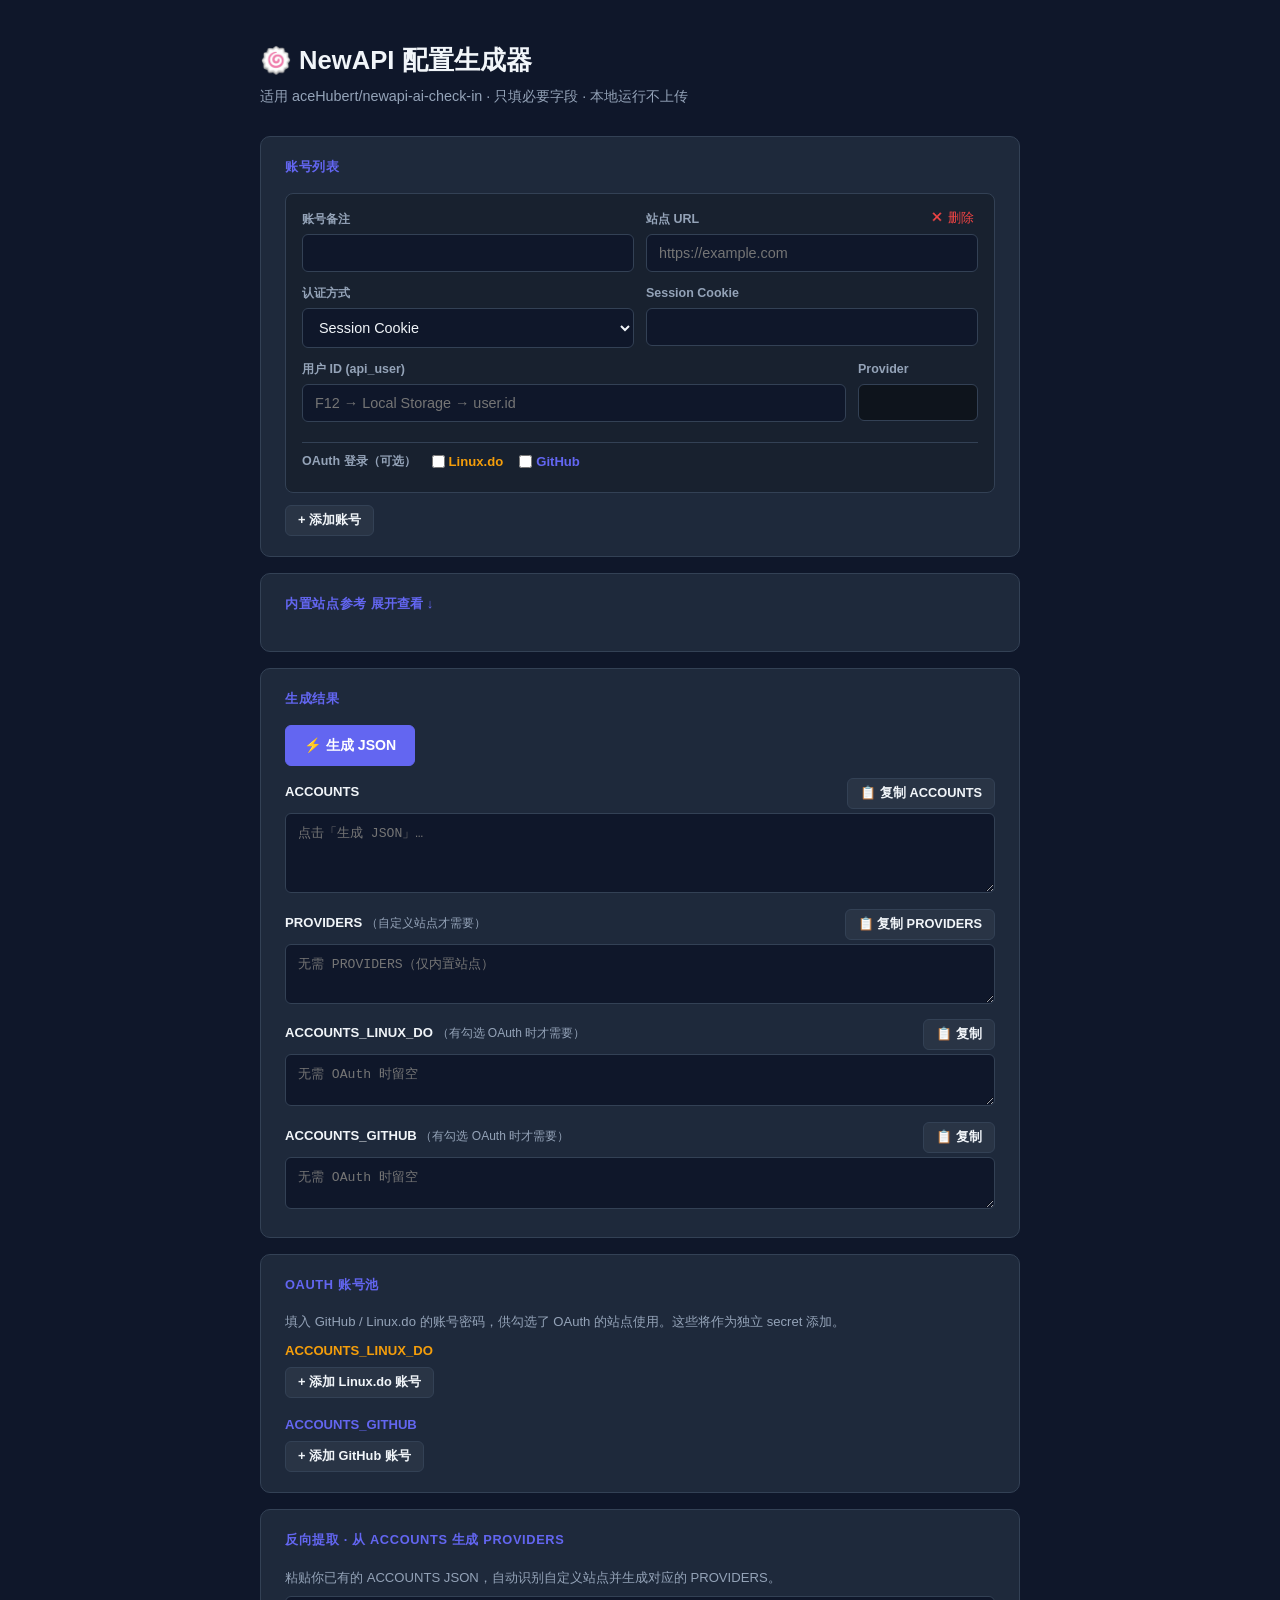
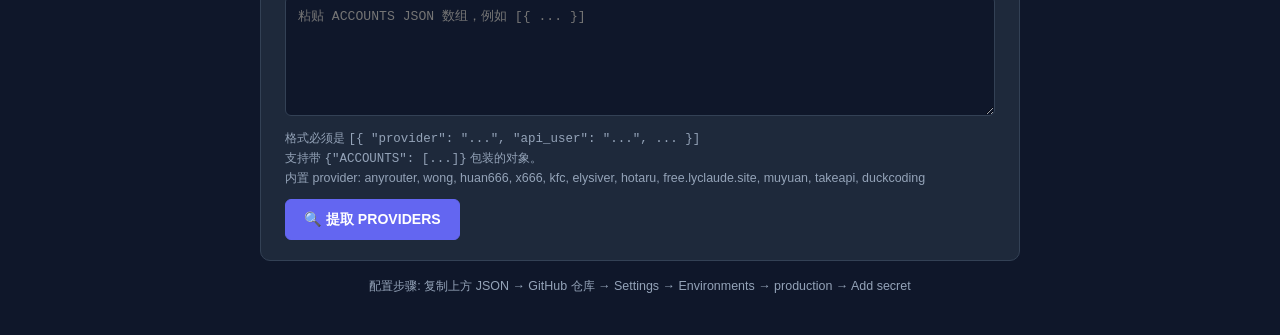
==== configure.html @ de69f60d "feat: add free.lyclaude.site to built-in providers + OAuth toggle UI + OAuth account pool" ====
<!doctype html>
<html lang="zh-CN">
<head>
  <meta charset="UTF-8">
  <meta name="viewport" content="width=device-width, initial-scale=1.0">
  <title>NewAPI 配置生成器 (简洁版)</title>
  <style>
    :root {
      --bg: #0f172a;
      --surface: #1e293b;
      --border: #334155;
      --primary: #6366f1;
      --primary-glow: rgba(99,102,241,0.3);
      --text: #f1f5f9;
      --text-muted: #94a3b8;
      --success: #10b981;
      --danger: #ef4444;
      --radius: 10px;
    }
    * { box-sizing: border-box; margin: 0; padding: 0; }
    body {
      font-family: -apple-system, BlinkMacSystemFont, "Segoe UI", Roboto, sans-serif;
      background: var(--bg);
      color: var(--text);
      padding: 40px 20px;
      line-height: 1.6;
    }
    .wrap { max-width: 760px; margin: 0 auto; }

    h1 {
      font-size: 1.6rem;
      margin-bottom: 4px;
    }
    .sub {
      color: var(--text-muted);
      font-size: 0.9rem;
      margin-bottom: 28px;
    }

    .card {
      background: var(--surface);
      border: 1px solid var(--border);
      border-radius: var(--radius);
      padding: 20px 24px;
      margin-bottom: 16px;
    }
    .card-title {
      font-size: 0.8rem;
      text-transform: uppercase;
      letter-spacing: 0.05em;
      color: var(--primary);
      font-weight: 700;
      margin-bottom: 16px;
    }

    .grid { display: grid; grid-template-columns: 1fr 1fr; gap: 12px; }
    .col-span-2 { grid-column: 1 / -1; }

    label {
      display: block;
      font-size: 0.78rem;
      font-weight: 600;
      color: var(--text-muted);
      margin-bottom: 4px;
    }
    input, select, textarea {
      width: 100%;
      background: #0f172a;
      border: 1px solid var(--border);
      border-radius: 6px;
      padding: 10px 12px;
      color: var(--text);
      font-size: 0.9rem;
      outline: none;
      transition: border-color 0.2s;
    }
    input:focus, select:focus, textarea:focus {
      border-color: var(--primary);
      box-shadow: 0 0 0 2px var(--primary-glow);
    }
    textarea {
      font-family: ui-monospace, SFMono-Regular, Menlo, monospace;
      font-size: 0.82rem;
      min-height: 120px;
      resize: vertical;
    }

    .builtin-hint {
      font-size: 0.8rem;
      color: var(--success);
      margin-top: 4px;
    }
    .custom-hint {
      font-size: 0.8rem;
      color: #f59e0b;
      margin-top: 4px;
    }

    .item {
      background: rgba(0,0,0,0.2);
      border: 1px solid var(--border);
      border-radius: 8px;
      padding: 16px;
      margin-bottom: 12px;
      position: relative;
    }
    .item-remove {
      position: absolute;
      top: 12px;
      right: 12px;
      background: none;
      border: none;
      color: var(--danger);
      cursor: pointer;
      font-size: 0.8rem;
      padding: 4px 8px;
      border-radius: 4px;
    }
    .item-remove:hover { background: rgba(239,68,68,0.15); }

    .btn {
      display: inline-flex;
      align-items: center;
      gap: 6px;
      padding: 10px 18px;
      border-radius: 6px;
      font-size: 0.88rem;
      font-weight: 600;
      cursor: pointer;
      border: 1px solid var(--border);
      background: rgba(255,255,255,0.05);
      color: var(--text);
      transition: all 0.15s;
    }
    .btn:hover { background: rgba(255,255,255,0.1); }
    .btn.primary {
      background: var(--primary);
      border-color: var(--primary);
      color: #fff;
    }
    .btn.primary:hover { filter: brightness(1.1); }
    .btn-sm { padding: 6px 12px; font-size: 0.8rem; }
    .row-actions { display: flex; gap: 10px; flex-wrap: wrap; margin-top: 12px; }

    .tag {
      display: inline-block;
      font-size: 0.7rem;
      padding: 2px 8px;
      border-radius: 999px;
      margin-left: 6px;
    }
    .tag-builtin { background: rgba(16,185,129,0.15); color: var(--success); }
    .tag-custom { background: rgba(245,158,11,0.15); color: #f59e0b; }

    .sep { border: none; border-top: 1px solid var(--border); margin: 4px 0 12px; }

    .provider-item { display: none; }

    #providerSection { display: none; }

    /* Built-in reference table */
    .ref-toggle {
      background: none;
      border: none;
      color: var(--primary);
      cursor: pointer;
      font-size: 0.82rem;
      padding: 0;
      font-weight: 600;
    }
    .ref-toggle:hover { text-decoration: underline; }
    .ref-table {
      width: 100%;
      border-collapse: collapse;
      font-size: 0.82rem;
      margin-top: 12px;
    }
    .ref-table th {
      text-align: left;
      color: var(--text-muted);
      font-weight: 600;
      padding: 6px 8px;
      border-bottom: 1px solid var(--border);
      font-size: 0.72rem;
      text-transform: uppercase;
      letter-spacing: 0.05em;
    }
    .ref-table td {
      padding: 8px;
      border-bottom: 1px solid rgba(51,65,85,0.4);
      vertical-align: middle;
    }
    .ref-table tr:last-child td { border-bottom: none; }
    .ref-table code {
      font-family: ui-monospace, SFMono-Regular, Menlo, monospace;
      font-size: 0.78rem;
      background: rgba(0,0,0,0.3);
      padding: 1px 5px;
      border-radius: 3px;
    }
    .waf-badge {
      display: inline-block;
      font-size: 0.7rem;
      padding: 1px 6px;
      border-radius: 4px;
    }
    .waf-yes { background: rgba(239,68,68,0.15); color: #fca5a5; }
    .waf-no { background: rgba(16,185,129,0.15); color: #34d399; }
    .ref-hidden { display: none; }

    .ok {
      display: block;
      color: var(--success);
      background: rgba(16,185,129,0.1);
      padding: 10px 14px;
      border-radius: 6px;
      font-size: 0.88rem;
      margin-top: 10px;
      border: 1px solid rgba(16,185,129,0.2);
    }
    .err {
      display: block;
      color: var(--danger);
      background: rgba(239,68,68,0.1);
      padding: 10px 14px;
      border-radius: 6px;
      font-size: 0.88rem;
      margin-top: 10px;
      white-space: pre-wrap;
      border: 1px solid rgba(239,68,68,0.2);
    }

    @media (max-width: 600px) {
      .grid { grid-template-columns: 1fr; }
      body { padding: 20px 12px; }
    }
  </style>
</head>
<body>
<div class="wrap">

  <h1>🍥 NewAPI 配置生成器</h1>
  <p class="sub">适用 aceHubert/newapi-ai-check-in · 只填必要字段 · 本地运行不上传</p>

  <!-- 账号列表 -->
  <div class="card">
    <div class="card-title">账号列表</div>
    <div id="accountList"></div>
    <button class="btn btn-sm" id="addBtn">+ 添加账号</button>
  </div>

  <!-- 内置站点参考 -->
  <div class="card">
    <div class="card-title">
      内置站点参考
      <button class="ref-toggle" id="refToggle">展开查看 ↓</button>
    </div>
    <div id="refContent" class="ref-hidden">
      <p style="font-size:0.82rem;color:var(--text-muted);margin-bottom:8px;">输入这些站点的 URL 时，会自动匹配内置 provider，无需额外配置 PROVIDERS。</p>
      <table class="ref-table">
        <thead>
          <tr>
            <th>Provider</th>
            <th>站点 URL</th>
            <th>签到接口</th>
            <th>WAF</th>
            <th>OAuth 登录</th>
          </tr>
        </thead>
        <tbody id="refBody"></tbody>
      </table>
    </div>
  </div>
  <div class="card" id="providerSection">
    <div class="card-title">自定义站点 · 需要额外配置 PROVIDERS</div>
    <div id="providerList"></div>
    <p style="font-size:0.82rem;color:var(--text-muted);">这些站点不在内置列表中，配置 ACCOUNTS 时也需要把下方的 PROVIDERS JSON 一起添加到 GitHub Secrets。</p>
  </div>

  <!-- 生成 -->
    <div class="card">
    <div class="card-title">生成结果</div>
    <div class="row-actions">
      <button class="btn primary" id="genBtn">⚡ 生成 JSON</button>
    </div>

    <div style="margin-top:12px">
      <div style="display:flex;justify-content:space-between;align-items:center;margin-bottom:4px">
        <label style="display:inline;color:var(--text);font-weight:600;font-size:0.82rem">ACCOUNTS</label>
        <button class="btn btn-sm" id="copyAccountsBtn">📋 复制 ACCOUNTS</button>
      </div>
      <textarea id="outputAccounts" readonly style="min-height:80px;font-size:0.82rem" placeholder="点击「生成 JSON」…"></textarea>
    </div>

    <div style="margin-top:8px">
      <div style="display:flex;justify-content:space-between;align-items:center;margin-bottom:4px">
        <label style="display:inline;color:var(--text);font-weight:600;font-size:0.82rem">
          PROVIDERS
          <span style="font-weight:400;color:var(--text-muted);font-size:0.75rem">（自定义站点才需要）</span>
        </label>
        <button class="btn btn-sm" id="copyProvidersBtn">📋 复制 PROVIDERS</button>
      </div>
      <textarea id="outputProviders" readonly style="min-height:60px;font-size:0.82rem" placeholder="无需 PROVIDERS（仅内置站点）"></textarea>
    </div>

    <div style="margin-top:8px">
      <div style="display:flex;justify-content:space-between;align-items:center;margin-bottom:4px">
        <label style="display:inline;color:var(--text);font-weight:600;font-size:0.82rem">
          ACCOUNTS_LINUX_DO
          <span style="font-weight:400;color:var(--text-muted);font-size:0.75rem">（有勾选 OAuth 时才需要）</span>
        </label>
        <button class="btn btn-sm" id="copyLinuxdoBtn">📋 复制</button>
      </div>
      <textarea id="outputLinuxdo" readonly style="min-height:40px;font-size:0.82rem" placeholder="无需 OAuth 时留空"></textarea>
    </div>

    <div style="margin-top:8px">
      <div style="display:flex;justify-content:space-between;align-items:center;margin-bottom:4px">
        <label style="display:inline;color:var(--text);font-weight:600;font-size:0.82rem">
          ACCOUNTS_GITHUB
          <span style="font-weight:400;color:var(--text-muted);font-size:0.75rem">（有勾选 OAuth 时才需要）</span>
        </label>
        <button class="btn btn-sm" id="copyGithubBtn">📋 复制</button>
      </div>
      <textarea id="outputGithub" readonly style="min-height:40px;font-size:0.82rem" placeholder="无需 OAuth 时留空"></textarea>
    </div>

    <div id="status"></div>
  </div>

  <!-- OAuth 账号池 -->
  <div class="card">
    <div class="card-title">OAuth 账号池</div>
    <p style="font-size:0.82rem;color:var(--text-muted);margin-bottom:8px;">
      填入 GitHub / Linux.do 的账号密码，供勾选了 OAuth 的站点使用。这些将作为独立 secret 添加。
    </p>
    <div style="margin-bottom:16px">
      <div style="font-weight:600;font-size:0.82rem;color:#f59e0b;margin-bottom:6px">ACCOUNTS_LINUX_DO</div>
      <div id="linuxdoPool"></div>
      <button class="btn btn-sm" id="addLinuxdoBtn">+ 添加 Linux.do 账号</button>
    </div>
    <div>
      <div style="font-weight:600;font-size:0.82rem;color:#6366f1;margin-bottom:6px">ACCOUNTS_GITHUB</div>
      <div id="githubPool"></div>
      <button class="btn btn-sm" id="addGithubBtn">+ 添加 GitHub 账号</button>
    </div>
  </div>

  <!-- PROVIDERS 提取器 -->
  <div class="card">
    <div class="card-title">反向提取 · 从 ACCOUNTS 生成 PROVIDERS</div>
    <p style="font-size:0.82rem;color:var(--text-muted);margin-bottom:8px;">
      粘贴你已有的 ACCOUNTS JSON，自动识别自定义站点并生成对应的 PROVIDERS。
    </p>
    <textarea id="accountsInput" style="min-height:120px;font-size:0.82rem" placeholder="粘贴 ACCOUNTS JSON 数组，例如 [{ ... }]"></textarea>
    <div style="font-size:0.78rem;color:var(--text-muted);margin-top:6px;line-height:1.5">
      格式必须是 <code>[&#123; "provider": "...", "api_user": "...", ... &#125;]</code><br>
      支持带 <code>&#123;"ACCOUNTS": [...]&#125;</code> 包装的对象。<br>
      内置 provider: anyrouter, wong, huan666, x666, kfc, elysiver, hotaru, free.lyclaude.site, muyuan, takeapi, duckcoding
    </div>
    <div class="row-actions">
      <button class="btn primary" id="extractBtn">🔍 提取 PROVIDERS</button>
    </div>
    <div id="extractProvidersSection" style="display:none;margin-top:12px">
      <p id="extractHint" style="display:none;font-size:0.82rem;color:#f59e0b;margin-bottom:8px;">
        以下自定义站点需要填写站点 URL 才能生成 PROVIDERS：
      </p>
      <div id="extractCustomList"></div>
      <div class="row-actions">
        <button class="btn primary" id="extractGenBtn">⚡ 生成 PROVIDERS</button>
        <button class="btn" id="extractCopyBtn">📋 复制</button>
      </div>
      <textarea id="extractOutput" readonly style="margin-top:12px;min-height:80px"></textarea>
      <div id="extractStatus"></div>
    </div>
  </div>

  <p style="font-size:0.78rem;color:var(--text-muted);margin-top:16px;text-align:center;">
    配置步骤: 复制上方 JSON → GitHub 仓库 → Settings → Environments → production → Add secret
  </p>
</div>

<script>
const BUILTIN = {
  "anyrouter":  { origin: "https://anyrouter.top",  checkin: "/api/user/sign_in", waf: true,  oauth: "GitHub / LinuxDo" },
  "wong":       { origin: "https://wzw.pp.ua",      checkin: "/api/user/checkin",  waf: false, oauth: "LinuxDo" },
  "huan666":    { origin: "https://ai.huan666.de",  checkin: "/api/user/checkin",  waf: false, oauth: "LinuxDo" },
  "x666":       { origin: "https://x666.me",        checkin: "—（CDK 充值）",      waf: false, oauth: "LinuxDo" },
  "kfc":        { origin: "https://kfc-api.sxxe.net", checkin: "/api/user/checkin", waf: false, oauth: "GitHub / LinuxDo" },
  "elysiver":   { origin: "https://elysiver.h-e.top", checkin: "/api/user/checkin", waf: true,  oauth: "GitHub / LinuxDo" },
  "hotaru":              { origin: "https://hotaruapi.com",         checkin: "/api/user/checkin",  waf: true,  oauth: "LinuxDo" },
  "free_lyclaude_site":  { origin: "https://free.lyclaude.site",    checkin: "/api/user/checkin",  waf: false, oauth: "GitHub / LinuxDo" },
  "muyuan":     { origin: "https://muyuan.do",      checkin: "/api/user/checkin",  waf: true,  oauth: "GitHub" },
  "takeapi":    { origin: "https://codex.661118.xyz", checkin: "/api/user/checkin", waf: false, oauth: "GitHub / LinuxDo" },
  "duckcoding": { origin: "https://duckcoding.ai",  checkin: "/api/user/checkin",  waf: false, oauth: "GitHub / LinuxDo" },
};

function matchBuiltin(url) {
  const u = url.replace(/\/+$/, "");
  for (const [name, cfg] of Object.entries(BUILTIN)) {
    if (cfg.origin.replace(/\/+$/, "") === u) return name;
  }
  return null;
}

function providerKey(url) {
  try { return new URL(url).hostname.replace(/\./g, "_"); } catch { return "custom"; }
}

// === Templates ===
function createAccountItem(data) {
  const d = document.createElement("div");
  d.className = "item";
  d.innerHTML = `
    <button class="item-remove" data-action="remove">✕ 删除</button>
    <div class="grid">
      <div>
        <label>账号备注</label>
        <input class="f-name" value="${escapeHtml(data?.name || "")}">
      </div>
      <div>
        <label>站点 URL</label>
        <input class="f-url" value="${escapeHtml(data?.url || "")}" placeholder="https://example.com">
      </div>
      <div>
        <label>认证方式</label>
        <select class="f-auth">
          <option value="cookie" ${data?.auth === "token" ? "" : "selected"}>Session Cookie</option>
          <option value="token" ${data?.auth === "token" ? "selected" : ""}>System Access Token</option>
        </select>
      </div>
      <div>
        <label class="lbl-secret">Session Cookie</label>
        <input class="f-secret" value="${escapeHtml(data?.secret || "")}">
      </div>
      <div class="col-span-2" style="display:grid;grid-template-columns:1fr 120px;gap:12px">
        <div>
          <label>用户 ID (api_user)</label>
          <input class="f-uid" value="${escapeHtml(data?.uid || "")}" placeholder="F12 → Local Storage → user.id">
        </div>
        <div>
          <label>Provider</label>
          <input class="f-provider" readonly style="background:rgba(0,0,0,0.4);font-size:0.82rem">
        </div>
      </div>
      <div class="col-span-2">
        <div class="f-hint" style="font-size:0.8rem"></div>
      </div>
    </div>
    <div style="margin-top:8px;padding-top:8px;border-top:1px solid var(--border);display:flex;gap:16px;align-items:center">
      <label style="font-size:0.78rem;color:var(--text-muted);font-weight:600">OAuth 登录（可选）</label>
      <label style="cursor:pointer;display:inline-flex;align-items:center;gap:4px;font-size:0.82rem">
        <input type="checkbox" class="f-linuxdo" ${data?.linuxdo ? "checked" : ""}>
        <span style="color:#f59e0b">Linux.do</span>
      </label>
      <label style="cursor:pointer;display:inline-flex;align-items:center;gap:4px;font-size:0.82rem">
        <input type="checkbox" class="f-github" ${data?.github ? "checked" : ""}>
        <span style="color:#6366f1">GitHub</span>
      </label>
    </div>
  `;
  d.querySelector('[data-action="remove"]').onclick = () => { d.remove(); rebuild(); };

  // 实时更新 hint 和 provider
  const urlInput = d.querySelector(".f-url");
  const hint = d.querySelector(".f-hint");
  const provInput = d.querySelector(".f-provider");
  const authSelect = d.querySelector(".f-auth");
  const lblSecret = d.querySelector(".lbl-secret");

  function update() {
    const url = urlInput.value.trim();
    const matched = matchBuiltin(url);
    const pk = providerKey(url);

    if (!url) {
      hint.textContent = "";
      provInput.value = "";
      return;
    }
    if (matched) {
      hint.innerHTML = `<span class="tag tag-builtin">内置 ${matched}</span> 自动匹配，无需 PROVIDERS`;
      provInput.value = matched;
    } else if (url.startsWith("http")) {
      hint.innerHTML = `<span class="tag tag-custom">自定义</span> provider: <b>${pk}</b>，需要添加 PROVIDERS`;
      provInput.value = pk;
    } else {
      hint.textContent = "";
      provInput.value = "";
    }
  }

  authSelect.onchange = () => {
    lblSecret.textContent = authSelect.value === "token" ? "System Access Token" : "Session Cookie";
  };

  urlInput.oninput = update;
  update();
  return d;
}

function escapeHtml(s) {
  if (!s) return "";
  return s.replace(/&/g,"&amp;").replace(/</g,"&lt;").replace(/>/g,"&gt;").replace(/"/g,"&quot;");
}

const list = document.getElementById("accountList");
const providerSection = document.getElementById("providerSection");
const providerList = document.getElementById("providerList");
const outputAccounts = document.getElementById("outputAccounts");
const outputProviders = document.getElementById("outputProviders");
const outputLinuxdo = document.getElementById("outputLinuxdo");
const outputGithub = document.getElementById("outputGithub");
const status = document.getElementById("status");

const linuxdoPool = document.getElementById("linuxdoPool");
const githubPool = document.getElementById("githubPool");

function createOauthItem(kind) {
  const d = document.createElement("div");
  d.className = "item";
  d.style.padding = "10px 14px";
  d.innerHTML = `
    <button class="item-remove" data-action="remove" style="position:absolute;top:10px;right:12px;background:none;border:none;color:var(--danger);cursor:pointer;font-size:0.78rem">✕ 删除</button>
    <div style="display:flex;gap:8px;align-items:center">
      <div style="flex:1">
        <label>用户名</label>
        <input class="f-ouser" placeholder="用户名" style="background:#0f172a;border:1px solid var(--border);border-radius:6px;padding:8px 10px;color:var(--text);font-size:0.85rem;width:100%">
      </div>
      <div style="flex:1">
        <label>密码</label>
        <input class="f-opass" type="password" placeholder="密码" style="background:#0f172a;border:1px solid var(--border);border-radius:6px;padding:8px 10px;color:var(--text);font-size:0.85rem;width:100%">
      </div>
    </div>
  `;
  d.querySelector('[data-action="remove"]').onclick = () => d.remove();
  return d;
}

document.getElementById("addLinuxdoBtn").onclick = () => linuxdoPool.appendChild(createOauthItem("linuxdo"));
document.getElementById("addGithubBtn").onclick = () => githubPool.appendChild(createOauthItem("github"));

// 渲染内置站点参考表
const refBody = document.getElementById("refBody");
for (const [name, cfg] of Object.entries(BUILTIN)) {
  const tr = document.createElement("tr");
  tr.innerHTML = `<td><b>${name}</b></td>
    <td><code>${cfg.origin}</code></td>
    <td><code>${cfg.checkin}</code></td>
    <td><span class="waf-badge ${cfg.waf ? 'waf-yes' : 'waf-no'}">${cfg.waf ? '⚠️ 有' : '✓ 无'}</span></td>
    <td style="font-size:0.78rem">${cfg.oauth}</td>`;
  refBody.appendChild(tr);
}

document.getElementById("refToggle").onclick = () => {
  const c = document.getElementById("refContent");
  const t = document.getElementById("refToggle");
  const open = c.classList.toggle("ref-hidden");
  t.textContent = open ? "展开查看 ↓" : "收起 ↑";
};

document.getElementById("addBtn").onclick = () => {
  list.appendChild(createAccountItem());
  rebuild();
};

// 默认给一个
list.appendChild(createAccountItem());

function rebuild() {
  const customProviders = {};
  const items = list.querySelectorAll(".item");

  items.forEach(item => {
    const url = item.querySelector(".f-url").value.trim();
    if (!url || !url.startsWith("http")) return;
    if (matchBuiltin(url)) return;

    const pk = providerKey(url);
    if (!customProviders[pk]) {
      customProviders[pk] = {
        origin: url.replace(/\/+$/, ""),
        check_in_path: "/api/user/checkin",
        user_info_path: "/api/user/self",
        api_user_key: "new-api-user",
      };
    }
  });

  // Render provider section
  const keys = Object.keys(customProviders);
  providerSection.style.display = keys.length ? "block" : "none";
  providerList.innerHTML = "";
  for (const [name, cfg] of Object.entries(customProviders)) {
    const d = document.createElement("div");
    d.className = "item";
    d.style.padding = "10px 14px";
    d.innerHTML = `<strong>${escapeHtml(name)}</strong> → ${escapeHtml(cfg.origin)}
      <span class="tag tag-custom">自定义</span>`;
    providerList.appendChild(d);
  }
}

document.getElementById("genBtn").onclick = () => {
  status.innerHTML = "";
  outputAccounts.value = "";
  outputProviders.value = "";
  outputLinuxdo.value = "";
  outputGithub.value = "";
  rebuild();

  const items = list.querySelectorAll(".item");
  const accounts = [];
  const errors = [];

  items.forEach((item, i) => {
    const name = item.querySelector(".f-name").value.trim();
    const url = item.querySelector(".f-url").value.trim();
    const auth = item.querySelector(".f-auth").value;
    const secret = item.querySelector(".f-secret").value.trim();
    const uid = item.querySelector(".f-uid").value.trim();
    const provider = item.querySelector(".f-provider").value.trim();

    const errs = [];
    if (!url) errs.push("站点 URL 必填");
    if (!secret) errs.push("认证凭据必填");
    if (!uid) errs.push("用户 ID 必填");
    if (!provider) errs.push("无法识别站点");

    if (errs.length) {
      errors.push(`账号 ${i+1}「${name||'未命名'}」: ${errs.join("、")}`);
      return;
    }

    const acct = { name: name || `账号${i+1}`, provider, api_user: uid };
    if (auth === "token") {
      acct.system_access_token = secret;
    } else {
      acct.cookies = { session: secret };
    }
    if (item.querySelector(".f-linuxdo").checked) acct["linux.do"] = true;
    if (item.querySelector(".f-github").checked) acct["github"] = true;
    accounts.push(acct);
  });

  if (errors.length) {
    status.innerHTML = `<div class="err">${errors.join("\n")}</div>`;
    return;
  }
  if (!accounts.length) {
    status.innerHTML = `<div class="err">请至少添加一个有效的账号</div>`;
    return;
  }

  // Build output
  const customProviders = {};
  items.forEach(item => {
    const url = item.querySelector(".f-url").value.trim();
    if (!url || !url.startsWith("http")) return;
    if (matchBuiltin(url)) return;
    const pk = providerKey(url);
    if (!customProviders[pk]) {
      customProviders[pk] = {
        origin: url.replace(/\/+$/, ""),
        check_in_path: "/api/user/checkin",
        user_info_path: "/api/user/self",
        api_user_key: "new-api-user",
      };
    }
  });

  // Build OAuth pool
  const poolAccounts = (container) => {
    const items = container.querySelectorAll(".item");
    const result = [];
    items.forEach(item => {
      const user = item.querySelector(".f-ouser").value.trim();
      const pass = item.querySelector(".f-opass").value.trim();
      if (user && pass) result.push({ username: user, password: pass });
    });
    return result;
  };

  outputAccounts.value = JSON.stringify(accounts, null, 2);
  if (Object.keys(customProviders).length) {
    outputProviders.value = JSON.stringify(customProviders, null, 2);
  }

  const ld = poolAccounts(linuxdoPool);
  const gh = poolAccounts(githubPool);
  outputLinuxdo.value = ld.length ? JSON.stringify(ld, null, 2) : "";
  outputGithub.value = gh.length ? JSON.stringify(gh, null, 2) : "";

  let msg = `✅ 生成完成，共 ${accounts.length} 个账号`;
  if (Object.keys(customProviders).length) msg += `，${Object.keys(customProviders).length} 个自定义站点`;
  if (ld.length) msg += `，${ld.length} 个 Linux.do 账号`;
  if (gh.length) msg += `，${gh.length} 个 GitHub 账号`;
  msg += ` — 有内容的 secret 都需要添加到 GitHub`;
  status.innerHTML = `<div class="ok">${msg}</div>`;
};

// === PROVIDERS 提取器 ===
const accountsInput = document.getElementById("accountsInput");
const extractBtn = document.getElementById("extractBtn");
const extractSection = document.getElementById("extractProvidersSection");
const extractCustomList = document.getElementById("extractCustomList");
const extractHint = document.getElementById("extractHint");
const extractGenBtn = document.getElementById("extractGenBtn");
const extractCopyBtn = document.getElementById("extractCopyBtn");
const extractOutput = document.getElementById("extractOutput");
const extractStatus = document.getElementById("extractStatus");

let _customProviders = {}; // cached after parsing

extractBtn.onclick = () => {
  extractStatus.innerHTML = "";
  extractOutput.value = "";
  extractSection.style.display = "none";
  extractGenBtn.style.display = "";
  extractCopyBtn.style.display = "";
  _customProviders = {};

  const raw = accountsInput.value.trim();
  if (!raw) {
    extractSection.style.display = "block";
    extractHint.style.display = "none";
    extractCustomList.innerHTML = "";
    extractGenBtn.style.display = "none";
    extractCopyBtn.style.display = "none";
    extractStatus.innerHTML = `<div class="err">请先粘贴 ACCOUNTS JSON</div>`;
    return;
  }

  let accounts;
  try {
    accounts = JSON.parse(raw);
    if (!Array.isArray(accounts)) throw new Error("不是数组");
  } catch {
    // Try { "accounts": [...] } wrapper
    try {
      const wrapped = JSON.parse(raw);
      if (wrapped.ACCOUNTS && Array.isArray(wrapped.ACCOUNTS)) {
        accounts = wrapped.ACCOUNTS;
      } else if (wrapped.accounts && Array.isArray(wrapped.accounts)) {
        accounts = wrapped.accounts;
      } else {
        throw new Error("无法识别");
      }
    } catch {
      extractSection.style.display = "block";
      extractHint.style.display = "none";
      extractCustomList.innerHTML = "";
      extractGenBtn.style.display = "none";
      extractCopyBtn.style.display = "none";
      extractStatus.innerHTML = `<div class="err">JSON 解析失败，请确认粘贴的是有效的 JSON 数组。<br>格式: <code>[&#123;"provider":"...","api_user":"...",...&#125;]</code></div>`;
      return;
    }
  }

  // Find unique custom providers
  const providerSet = {};
  accounts.forEach(a => {
    const p = a.provider;
    if (!p) return;
    if (BUILTIN[p]) return; // builtin, skip
    providerSet[p] = (providerSet[p] || 0) + 1;
  });

  const customKeys = Object.keys(providerSet);
  if (!customKeys.length) {
    extractSection.style.display = "block";
    extractHint.style.display = "none";
    extractStatus.innerHTML = `<div class="ok">所有 provider 均为内置站点，无需 PROVIDERS</div>`;
    extractCustomList.innerHTML = "<p style='color:var(--text-muted);font-size:0.88rem;padding:8px'>全部是内置站点，没有自定义 provider。</p>";
    extractOutput.value = "";
    extractGenBtn.style.display = "none";
    extractCopyBtn.style.display = "none";
    return;
  }

  extractHint.style.display = "block";
  extractGenBtn.style.display = "";
  extractCopyBtn.style.display = "";

  // Show input fields for each custom provider
  _customProviders = {};
  extractCustomList.innerHTML = "";
  customKeys.forEach(key => {
    const div = document.createElement("div");
    div.className = "item";
    div.style.padding = "12px 14px";
    div.innerHTML = `
      <div style="font-weight:600;margin-bottom:6px">
        provider: <code>${escapeHtml(key)}</code>
        <span class="tag tag-custom">自定义</span>
        <span style="color:var(--text-muted);font-size:0.78rem;font-weight:400">（${providerSet[key]} 个账号）</span>
      </div>
      <div style="display:flex;gap:8px;align-items:center">
        <div style="flex:1">
          <label>站点 URL</label>
          <input class="extract-origin" placeholder="https://example.com" value="">
        </div>
      </div>
    `;
    extractCustomList.appendChild(div);
  });

  extractSection.style.display = "block";
  extractStatus.innerHTML = `<div class="ok">找到 ${customKeys.length} 个自定义 provider，请填写站点 URL</div>`;
};

extractGenBtn.onclick = () => {
  extractStatus.innerHTML = "";
  const inputs = extractCustomList.querySelectorAll(".item");
  const providers = {};
  let hasEmpty = false;

  inputs.forEach(item => {
    const codeEl = item.querySelector("code");
    const key = codeEl.textContent.trim();
    const origin = item.querySelector(".extract-origin").value.trim();

    if (!origin || !origin.startsWith("http")) {
      hasEmpty = true;
      item.style.borderColor = "#ef4444";
    } else {
      item.style.borderColor = "";
      providers[key] = {
        origin: origin.replace(/\/+$/, ""),
        check_in_path: "/api/user/checkin",
        user_info_path: "/api/user/self",
        api_user_key: "new-api-user",
      };
    }
  });

  if (hasEmpty) {
    extractStatus.innerHTML = `<div class="err">请为所有自定义站点填写有效的 URL（以 http 开头）</div>`;
    return;
  }

  if (!Object.keys(providers).length) {
    extractStatus.innerHTML = `<div class="err">没有自定义站点需要生成</div>`;
    return;
  }

  _customProviders = providers;
  extractOutput.value = JSON.stringify(providers, null, 2);
  extractStatus.innerHTML = `<div class="ok">✅ PROVIDERS 生成完成，共 ${Object.keys(providers).length} 个自定义站点</div>`;
};

extractCopyBtn.onclick = async () => {
  const text = extractOutput.value.trim();
  if (!text) { extractStatus.innerHTML = `<div class="err">请先生成 PROVIDERS</div>`; return; }
  try {
    await navigator.clipboard.writeText(text);
    extractStatus.innerHTML = `<div class="ok">✅ 已复制到剪贴板</div>`;
  } catch {
    extractOutput.select();
    extractStatus.innerHTML = `<div class="ok">无法自动复制，请手动 Ctrl+C</div>`;
  }
};

document.getElementById("copyAccountsBtn").onclick = async () => {
  const text = outputAccounts.value.trim();
  if (!text) { status.innerHTML = `<div class="err">请先生成 JSON</div>`; return; }
  try {
    await navigator.clipboard.writeText(text);
    status.innerHTML = `<div class="ok">✅ ACCOUNTS 已复制到剪贴板</div>`;
  } catch {
    outputAccounts.select();
    status.innerHTML = `<div class="ok">无法自动复制，请手动 Ctrl+C</div>`;
  }
};

document.getElementById("copyProvidersBtn").onclick = async () => {
  const text = outputProviders.value.trim();
  if (!text) { status.innerHTML = `<div class="err">暂无 PROVIDERS 需要复制</div>`; return; }
  try {
    await navigator.clipboard.writeText(text);
    status.innerHTML = `<div class="ok">✅ PROVIDERS 已复制到剪贴板</div>`;
  } catch {
    outputProviders.select();
    status.innerHTML = `<div class="ok">无法自动复制，请手动 Ctrl+C</div>`;
  }
};

document.getElementById("copyLinuxdoBtn").onclick = async () => {
  const text = outputLinuxdo.value.trim();
  if (!text) { status.innerHTML = `<div class="err">暂无 Linux.do 账号需要复制</div>`; return; }
  try {
    await navigator.clipboard.writeText(text);
    status.innerHTML = `<div class="ok">✅ ACCOUNTS_LINUX_DO 已复制</div>`;
  } catch {
    outputLinuxdo.select();
    status.innerHTML = `<div class="ok">无法自动复制，请手动 Ctrl+C</div>`;
  }
};

document.getElementById("copyGithubBtn").onclick = async () => {
  const text = outputGithub.value.trim();
  if (!text) { status.innerHTML = `<div class="err">暂无 GitHub 账号需要复制</div>`; return; }
  try {
    await navigator.clipboard.writeText(text);
    status.innerHTML = `<div class="ok">✅ ACCOUNTS_GITHUB 已复制</div>`;
  } catch {
    outputGithub.select();
    status.innerHTML = `<div class="ok">无法自动复制，请手动 Ctrl+C</div>`;
  }
};
</script>
</body>
</html>
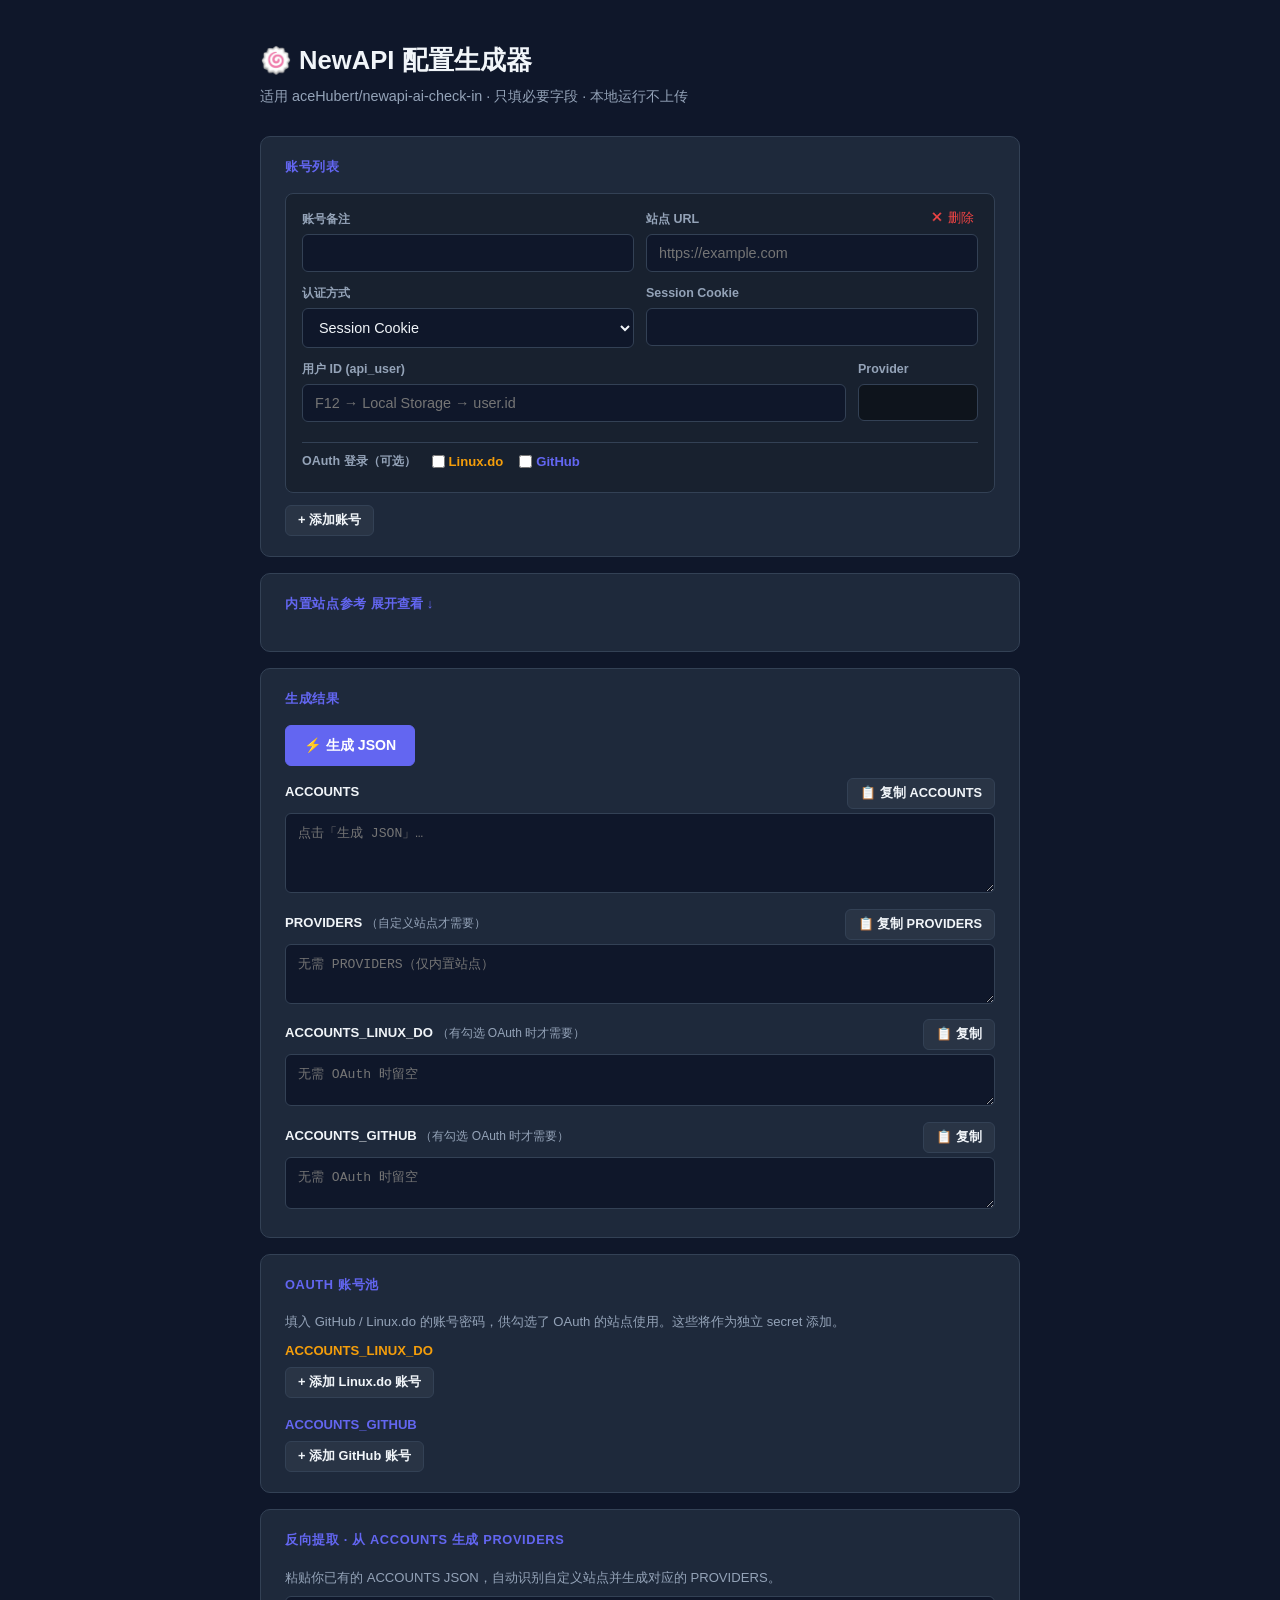
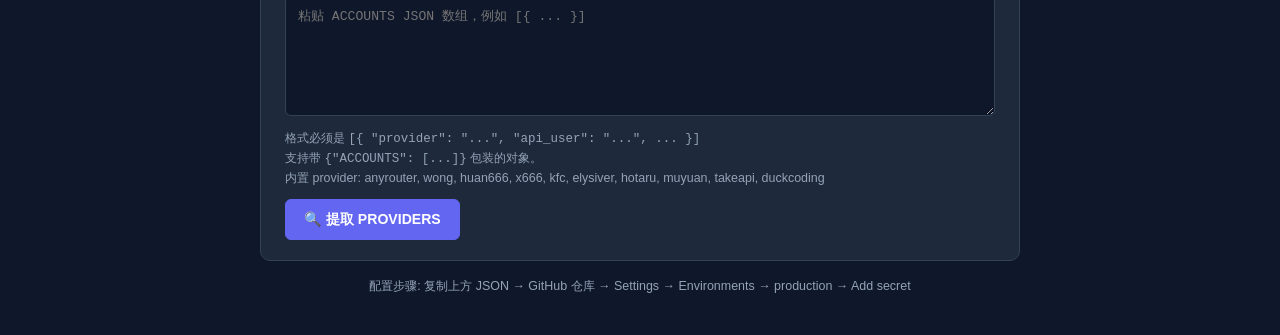
==== commit a50437e3: "fix: remove free.lyclaude.site from built-in (not in main.py)" ====
--- a/configure.html
+++ b/configure.html
@@ -356,7 +356,7 @@
     <div style="font-size:0.78rem;color:var(--text-muted);margin-top:6px;line-height:1.5">
       格式必须是 <code>[&#123; "provider": "...", "api_user": "...", ... &#125;]</code><br>
       支持带 <code>&#123;"ACCOUNTS": [...]&#125;</code> 包装的对象。<br>
-      内置 provider: anyrouter, wong, huan666, x666, kfc, elysiver, hotaru, free.lyclaude.site, muyuan, takeapi, duckcoding
+      内置 provider: anyrouter, wong, huan666, x666, kfc, elysiver, hotaru, muyuan, takeapi, duckcoding
     </div>
     <div class="row-actions">
       <button class="btn primary" id="extractBtn">🔍 提取 PROVIDERS</button>
@@ -388,8 +388,7 @@
   "x666":       { origin: "https://x666.me",        checkin: "—（CDK 充值）",      waf: false, oauth: "LinuxDo" },
   "kfc":        { origin: "https://kfc-api.sxxe.net", checkin: "/api/user/checkin", waf: false, oauth: "GitHub / LinuxDo" },
   "elysiver":   { origin: "https://elysiver.h-e.top", checkin: "/api/user/checkin", waf: true,  oauth: "GitHub / LinuxDo" },
-  "hotaru":              { origin: "https://hotaruapi.com",         checkin: "/api/user/checkin",  waf: true,  oauth: "LinuxDo" },
-  "free_lyclaude_site":  { origin: "https://free.lyclaude.site",    checkin: "/api/user/checkin",  waf: false, oauth: "GitHub / LinuxDo" },
+  "hotaru":     { origin: "https://hotaruapi.com",  checkin: "/api/user/checkin",  waf: true,  oauth: "LinuxDo" },
   "muyuan":     { origin: "https://muyuan.do",      checkin: "/api/user/checkin",  waf: true,  oauth: "GitHub" },
   "takeapi":    { origin: "https://codex.661118.xyz", checkin: "/api/user/checkin", waf: false, oauth: "GitHub / LinuxDo" },
   "duckcoding": { origin: "https://duckcoding.ai",  checkin: "/api/user/checkin",  waf: false, oauth: "GitHub / LinuxDo" },
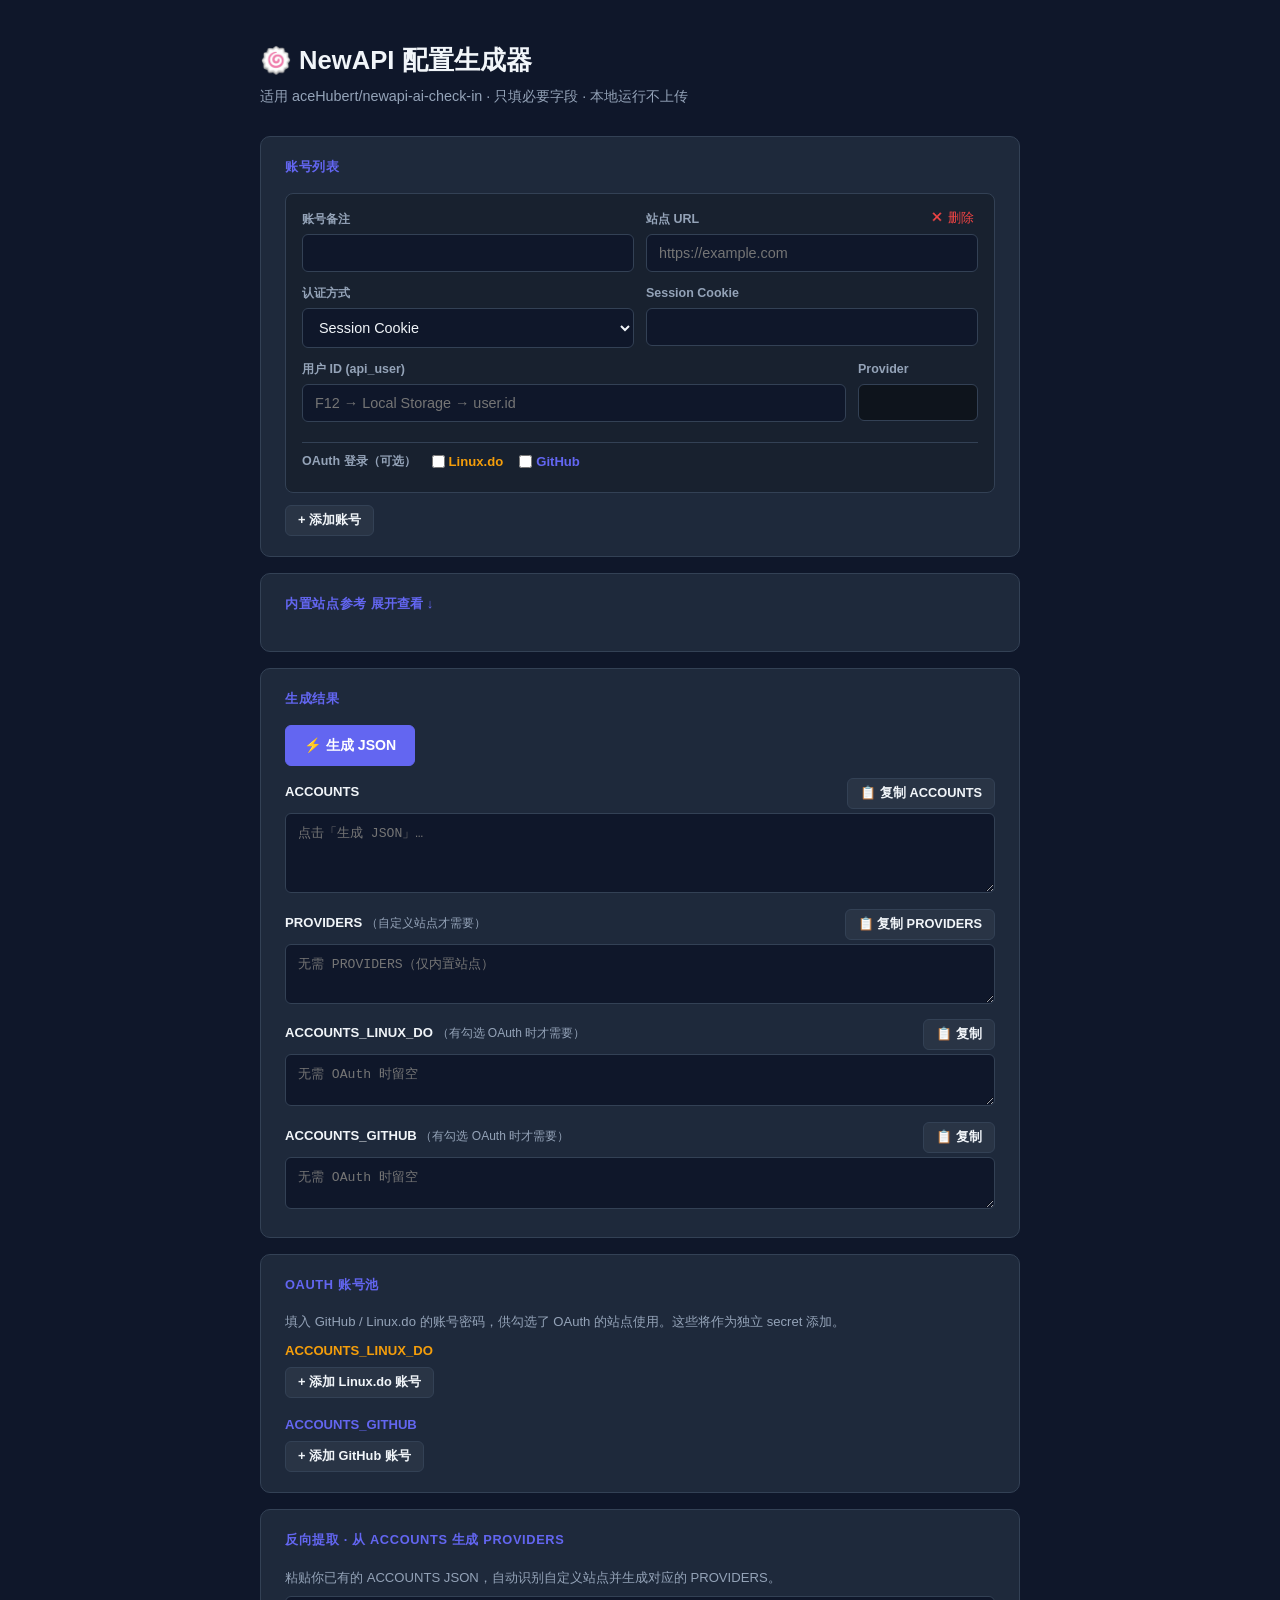
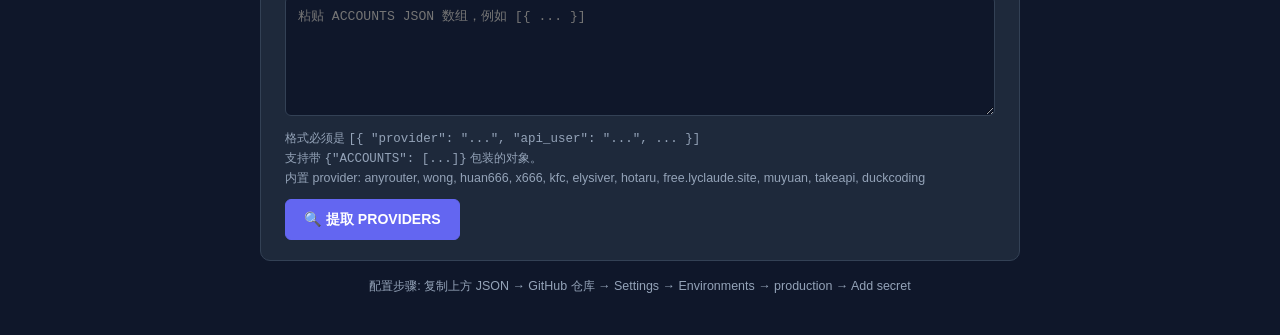
==== commit 9c5c2c74: "fix: add free.lyclaude.site to built-in providers, fix auth_state_path slash bug (ark OAuth)" ====
--- a/configure.html
+++ b/configure.html
@@ -356,7 +356,7 @@
     <div style="font-size:0.78rem;color:var(--text-muted);margin-top:6px;line-height:1.5">
       格式必须是 <code>[&#123; "provider": "...", "api_user": "...", ... &#125;]</code><br>
       支持带 <code>&#123;"ACCOUNTS": [...]&#125;</code> 包装的对象。<br>
-      内置 provider: anyrouter, wong, huan666, x666, kfc, elysiver, hotaru, muyuan, takeapi, duckcoding
+      内置 provider: anyrouter, wong, huan666, x666, kfc, elysiver, hotaru, free.lyclaude.site, muyuan, takeapi, duckcoding
     </div>
     <div class="row-actions">
       <button class="btn primary" id="extractBtn">🔍 提取 PROVIDERS</button>
@@ -388,7 +388,8 @@
   "x666":       { origin: "https://x666.me",        checkin: "—（CDK 充值）",      waf: false, oauth: "LinuxDo" },
   "kfc":        { origin: "https://kfc-api.sxxe.net", checkin: "/api/user/checkin", waf: false, oauth: "GitHub / LinuxDo" },
   "elysiver":   { origin: "https://elysiver.h-e.top", checkin: "/api/user/checkin", waf: true,  oauth: "GitHub / LinuxDo" },
-  "hotaru":     { origin: "https://hotaruapi.com",  checkin: "/api/user/checkin",  waf: true,  oauth: "LinuxDo" },
+  "hotaru":                { origin: "https://hotaruapi.com",         checkin: "/api/user/checkin",  waf: true,  oauth: "LinuxDo" },
+  "free_lyclaude_site":    { origin: "https://free.lyclaude.site",   checkin: "/api/user/checkin",  waf: false, oauth: "GitHub / LinuxDo" },
   "muyuan":     { origin: "https://muyuan.do",      checkin: "/api/user/checkin",  waf: true,  oauth: "GitHub" },
   "takeapi":    { origin: "https://codex.661118.xyz", checkin: "/api/user/checkin", waf: false, oauth: "GitHub / LinuxDo" },
   "duckcoding": { origin: "https://duckcoding.ai",  checkin: "/api/user/checkin",  waf: false, oauth: "GitHub / LinuxDo" },
